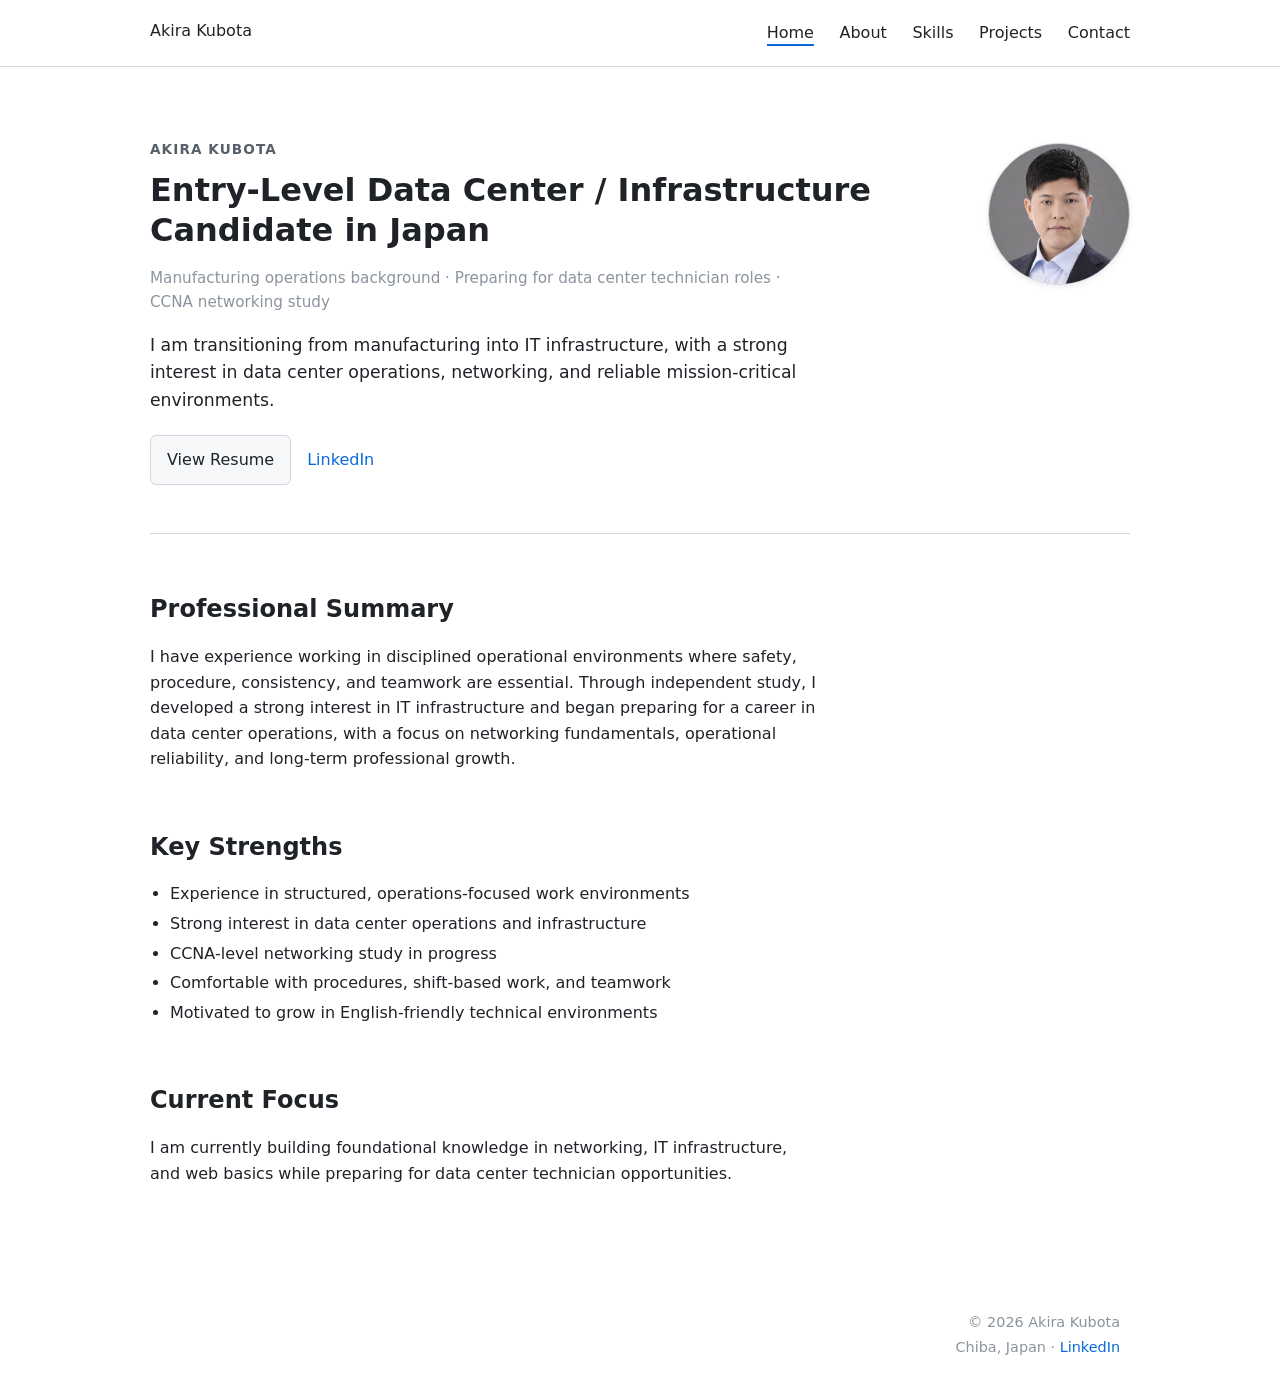
==== index.html @ 2cb8cbd2 "Initial commit" ====
<!doctype html>
<html lang="en">
  <head>
    <meta charset="utf-8">
    <meta name="viewport" content="width=device-width, initial-scale=1">
    <title>Home | Akira Kubota</title>
    <link rel="canonical" href="https://akirakubota.com/">
    <meta name="description" content="akira kubota – data center technician candidate specializing in networking, infrastructure, and data center operations.">
    <link rel="stylesheet" href="/css/style.css?v=3">
    <link rel="icon" href="/assets/img/favicon.png" type="image/png">
    <script src="/js/main.js" defer></script>
    <script src="/js/site.js" defer></script>
  </head>

  <body>
    <header class="site-header">
      <div class="site-nav container">
        <a href="/index.html" class="site-name">Akira Kubota</a>
        <nav aria-label="Main navigation">
          <ul>
            <li><a href="/index.html" class="active">Home</a></li>
            <li><a href="/about.html">About</a></li>
            <li><a href="/skills.html">Skills</a></li>
            <li><a href="/projects.html">Projects</a></li>
            <li><a href="/contact.html">Contact</a></li>
          </ul>
        </nav>
      </div>
    </header>

    <main class="content container">
      <section class="hero">
        <div class="hero-layout">
          <div class="hero-text">
            <p class="eyebrow">Akira Kubota</p>
            <h1>
              Entry-Level Data Center / Infrastructure Candidate in Japan
            </h1>
            <p class="hero-meta">
              Manufacturing operations background · Preparing for data center technician
	      roles · CCNA networking study
            </p>
            <p class="lead">
              I am transitioning from manufacturing into IT infrastructure,
              with a strong interest in data center operations, networking,
              and reliable mission-critical environments.
            </p>
            <p class="hero-links">
              <a href="/assets/resume/Akira_Kubota_Resume.pdf"
                 class="button external">View Resume</a>
              <a class="external"
                 href="https://www.linkedin.com/in/akirakubota">LinkedIn</a>
            </p>
          </div>
          <div class="hero-photo">
            <img src="/assets/img/profile.jpg" alt="Akira Kubota">
          </div>
        </div>
      </section>

      <section>
        <h2>Professional Summary</h2>
        <p>
          I have experience working in disciplined operational environments where safety,
          procedure, consistency, and teamwork are essential. Through independent study,
          I developed a strong interest in IT infrastructure and began preparing for a
          career in data center operations, with a focus on networking fundamentals,
          operational reliability, and long-term professional growth.
        </p>
      </section>
      
      <section>
        <h2>Key Strengths</h2>
        <ul>
          <li>Experience in structured, operations-focused work environments</li>
          <li>Strong interest in data center operations and infrastructure</li>
          <li>CCNA-level networking study in progress</li>
          <li>Comfortable with procedures, shift-based work, and teamwork</li>
          <li>Motivated to grow in English-friendly technical environments</li>
        </ul>
      </section>
      
      <section>
        <h2>Current Focus</h2>
        <p>
          I am currently building foundational knowledge in networking, IT infrastructure,
          and web basics while preparing for data center technician opportunities.
        </p>
      </section>
    </main>

   <footer class="site-footer container">
     <p>© 2026 Akira Kubota</p>
     <p>
       Chiba, Japan ·
       <a class="external" href="https://www.linkedin.com/in/akirakubota">LinkedIn</a>
     </p>
   </footer>
  </body>
</html>
---- css/style.css ----
/* =========================
   Base (system UI)
   ========================= */
:root {
  /* Background */
  --bg-page: #ffffff;
  --bg-soft: #f6f8fa;
  --bg-transparent: transparent;

  /* Text */
  --text-primary: #1f2328;
  --text-secondary: #57606a;
  --text-subtle: #8b949e;
  
  /* Link */
  --accent-link: #0969da;

  /* Border */
  --border-default: #d0d7de;
  --border-soft: #c9d1d9;
  --border-muted: rgba(27, 31, 36, 0.15);

  /* Effects */
  --shadow-soft: rgba(0,0,0,0.08);
  --code-inline-bg: rgba(175, 184, 193, 0.2);
  --accent-ring: color-mix(in srgb, var(--accent-link) 25%, transparent);
}

html {
  font-family: system-ui, -apple-system, BlinkMacSystemFont, "Segoe UI", Roboto,
    Ubuntu, Cantarell, "Noto Sans", Arial, sans-serif,
    "Apple Color Emoji","Segoe UI Emoji", "Segoe UI Symbol";
  font-size: 16px;
  line-height: 1.6;
  -webkit-text-size-adjust: 100%;
  overflow-y: scroll; 
}

body {
  margin: 0;
  background: var(--bg-page);
  color: var(--text-primary);
}

.container {
  max-width: 980px;
  margin: 0 auto;
  padding-left: 16px;
  padding-right: 16px;
}

/* =========================
   Site header
   ========================= */
.site-header {
  border-bottom: 1px solid var(--border-default);
}

.site-nav {
  display: flex;
  justify-content: space-between;
  align-items: center;
  padding: 18px 16px;
}

.site-nav ul {
  list-style: none;
  margin: 0;
  padding: 0;
  display: flex;
  flex-wrap: wrap;
  gap: 1.6rem;
}

.site-nav a {
  color: var(--text-primary);
  text-decoration: none;
  font-weight: 500; 
  border-bottom: 2px solid var(--bg-transparent);
  padding-bottom: 2px; 
}

.site-name {
  font-weight: 600;
  color: var(--text-primary);
  text-decoration: none;
}

.site-name:hover {
  color: var(--accent-link);
}

.site-nav a.active {
  color: var(--text-primary); 
  border-bottom: 2px solid var(--accent-link);
}

.site-nav a:hover,
.site-nav a:focus {
  color: var(--accent-link);
  text-decoration: none;
}

/* =========================
   Content typography rhythm
   ========================= */
.content {
  padding-top: 48px;
  padding-bottom: 64px;
}

.content section + section {
  margin-top: 3.5em;
}

.content h1,
.content h2,
.content h3,
.content h4 {
  margin: 1.2em 0 0.5em;
}

.content p {
  max-width: 42rem;
}

.content hr {
  border: 0;
  border-top: 1px solid var(--border-default);
  margin: 0.2em 0 0.9em;
}

.content hr + h4 {
  margin-top: 2em;
}

.content h1 + hr,
.content h2 + hr,
.content h3 + hr,
.content h4 + hr {
  margin-top: 0.25em;
}

h4 + p,
h4 + ul,
h4 + ol {
  margin-top: 0.3em;
  margin-bottom: 2em;
}

.content h2 + h3,
.content h3 + h3,
.content h3 + h4 {
  margin-top: 2em;
}

/* =========================
   Hero
   ========================= */
.hero .eyebrow {
  margin: 0 0 0.6rem;
  color: var(--text-secondary);
  font-size: 0.85rem;
  letter-spacing: 0.08em;
  text-transform: uppercase;
  font-weight: 600;
}

.hero {
  padding-top: 1.5rem;
  padding-bottom: 2rem;
  border-bottom: 1px solid var(--border-default);
}

.hero h1 {
  margin: 0 0 1rem;
  font-size: 2rem;
  line-height: 1.25;
}

.hero-layout {
  display: flex;
  align-items: flex-start;
  gap: 2.5rem;
}

.hero-text {
  flex: 1;
}

.hero-photo {
  margin-top: 4px;
  margin-bottom: 0.5rem;
}

.hero-photo img {
  width: 140px;
  height: 140px;
  border-radius: 50%;
  object-fit: cover;
  
  border: 1px solid var(--border-default);
  box-shadow: 0 2px 6px var(--shadow-soft);
}

.lead {
  max-width: 42rem;
  font-size: 1.08rem;
}

.hero-links {
  margin-top: 1.25rem;
  display: flex;
  flex-wrap: wrap;
  gap: 1rem;
  align-items: center;
}

.hero-meta {
  margin: 0.4rem 0 1rem;
  color: var(--text-subtle);
  font-size: 0.95rem;
}

.button {
  display: inline-block;
  padding: 0.7rem 1rem;
  border: 1px solid var(--border-default);
  border-radius: 6px;
  background: var(--bg-soft);
  color: var(--text-primary);
  text-decoration: none;
}

.button:hover,
.button:focus {
  border-color: var(--accent-link);
  color: var(--accent-link);
  text-decoration: none;
}

/* ================================
   Responsive: medium/small screens
   ================================ */
@media (max-width: 700px) {
  .site-nav {
    flex-direction: column;
    align-items: flex-start;
    gap: 0.75rem;
    padding: 14px 16px;
  }

  .site-nav nav {
    width: 100%;
  }

  .site-nav ul {
    gap: 1rem;
  }

  .site-name {
    line-height: 1.2;
  }

  .hero-layout {
    flex-direction: column;
    align-items: center;
    text-align: center;
  }

 .hero-photo {
    order: -1;
    margin-bottom: 1rem;
  }

  .hero-photo img {
    width: 120px;
    height: 120px;
  }

  .hero-links {
    justify-content: center;
  }
}

/* =========================
   Lists
   ========================= */
.content ul {
  padding-left: 1.25em;
  margin-left: 0;
}

.content li {
  max-width: 42rem;
  margin: 0.35em 0;
  line-height: 1.5;
}

/* =========================
   Links
   ========================= */
a {
  color: var(--accent-link);
  text-decoration: none;
  text-decoration-thickness: 1.5px;
  text-underline-offset: 0.15em;
}

a:hover {
  text-decoration: underline;
}

/* =========================
   Profile icon
   ========================= */
.profile-icon {
  position: absolute;
  top: 16px;
  right: 16px;
  z-index: 10;
}

.profile-icon img {
  width: 48px;
  height: 48px;
  border-radius: 50%;
  border: 1px solid var(--border-muted);
  background: var(--bg-transparent);
  display: block;
}

@media (max-width: 600px) {
  .profile-icon img {
    width: 40px;
    height: 40px;
  }
}

/* =========================
   Code (inline + blocks)
   ========================= */
/* inline code */
.content :not(pre) > code {
  font-family: ui-monospace, SFMono-Regular, SFMono, Menlo, Monaco, Consolas,
    "Liberation Mono", "Courier New", monospace;
  font-size: 0.95em;
  padding: 0.2em 0.35em;
  border-radius: 6px;
  background: var(--code-inline-bg);
}

/* code blocks: works for plain <pre><code> AND Rouge wrappers */
.content pre,
.content .highlight {
  border-radius: 6px;
  overflow-x: auto;
}

.content pre {
  padding: 16px;
  margin: 16px 0;
  background: var(--bg-soft);
  border: 1px solid var(--border-muted);
}

.content pre code {
  background: var(--bg-transparent);
  padding: 0;
}

.content .highlight {
  margin: 16px 0;
  background: var(--bg-soft);
  border: 1px solid var(--border-muted);
}

.content .highlight pre {
  margin: 0;
  border: 0;
  background: var(--bg-transparent);
}

/* =========================
   Blockquotes
   ========================= */
blockquote {
  margin: 0.75em 0;
  padding: 0.3em 1em;
  background-color: var(--bg-transparent);
  border-left: 3px solid var(--border-soft);
  color: var(--text-subtle);
}

blockquote p {
  margin: 0;
}

/* =========================
   Footer
   ========================= */
.site-footer {
  margin-top: 2em;
  padding: 1em 20px 1em 0;
  text-align: right;
  color: var(--text-subtle);
  font-size: 0.9em;
}

.site-footer p {
  margin: 0.1em 0;
}
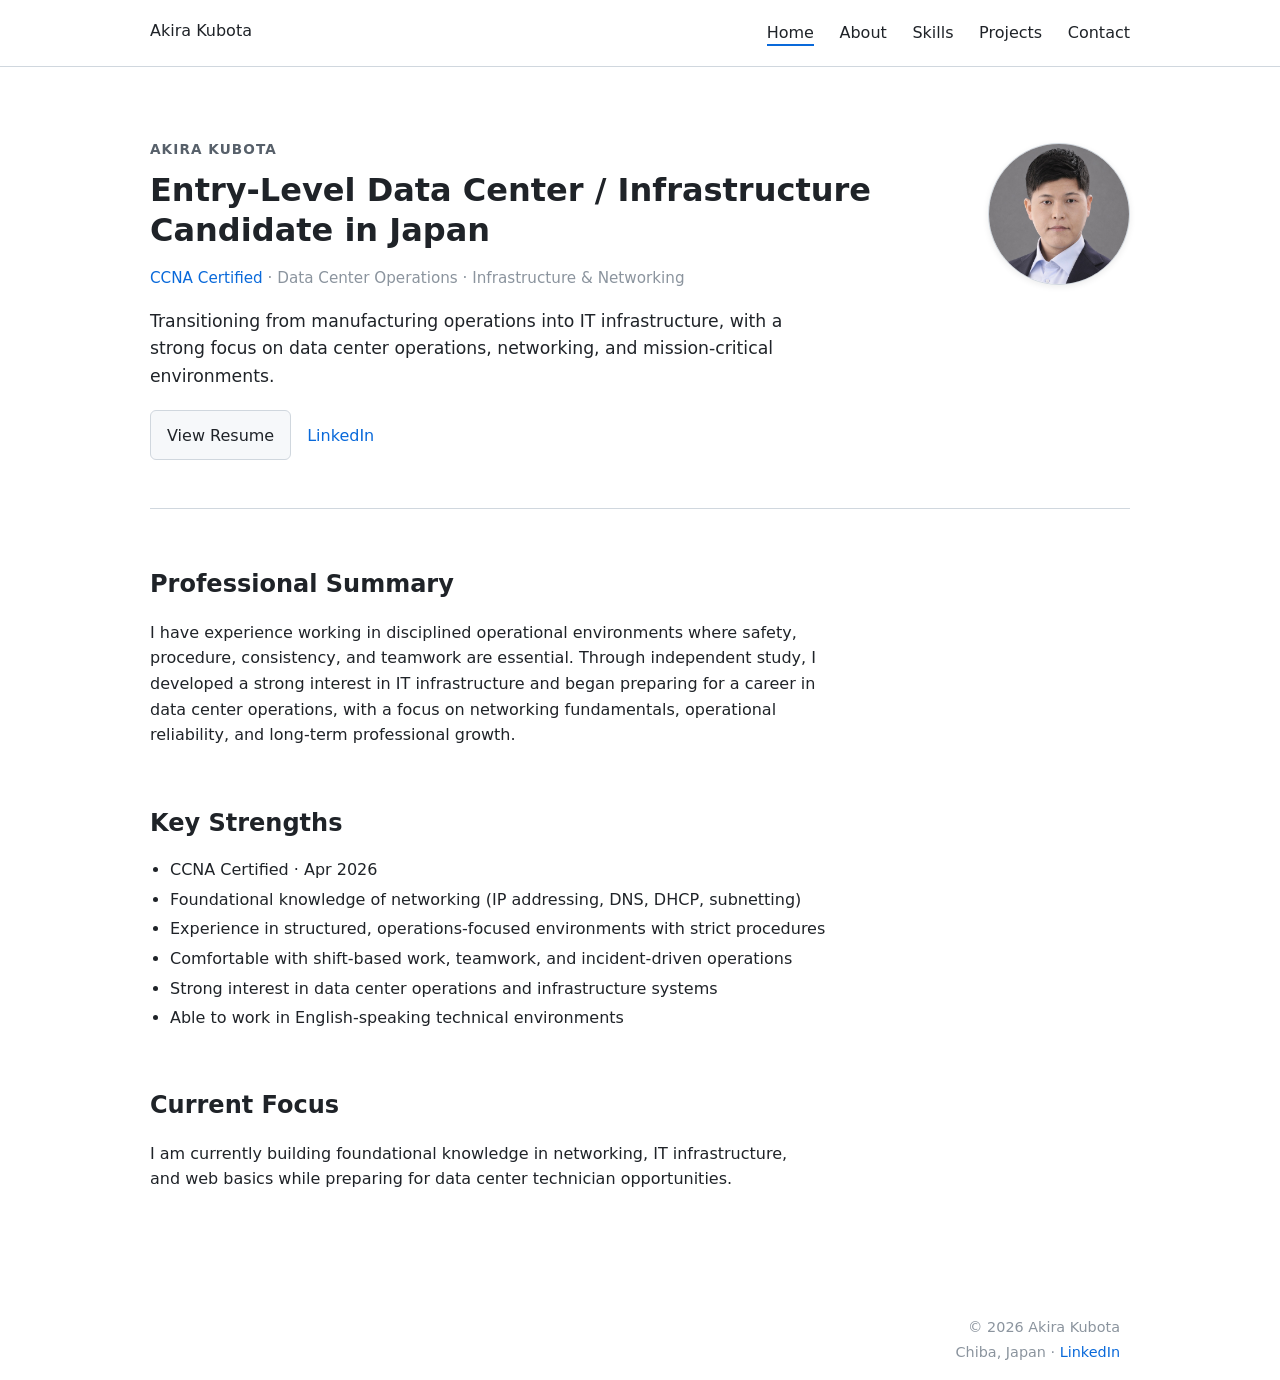
==== commit 8e1e3054: "Add CCNA certification and Credly badge link to hero section" ====
--- a/index.html
+++ b/index.html
@@ -36,17 +36,17 @@
             <h1>
               Entry-Level Data Center / Infrastructure Candidate in Japan
             </h1>
-            <p class="hero-meta">
-              Manufacturing operations background · Preparing for data center technician
-	      roles · CCNA networking study
+	    <p class="hero-meta">
+              <a class="external"
+		 href="https://www.credly.com/badges/f3471358-a291-4534-9dd6-4aba0a507f39">CCNA Certified</a>
+              · Data Center Operations · Infrastructure &amp; Networking
             </p>
             <p class="lead">
-              I am transitioning from manufacturing into IT infrastructure,
-              with a strong interest in data center operations, networking,
-              and reliable mission-critical environments.
+              Transitioning from manufacturing operations into IT infrastructure,
+	      with a strong focus on data center operations, networking, and mission-critical environments.
             </p>
             <p class="hero-links">
-              <a href="/assets/resume/Akira_Kubota_Resume.pdf"
+              <a href="/assets/resume/Akira_Kubota_Resume.pdf?v=2"
                  class="button external">View Resume</a>
               <a class="external"
                  href="https://www.linkedin.com/in/akirakubota">LinkedIn</a>
@@ -61,22 +61,22 @@
       <section>
         <h2>Professional Summary</h2>
         <p>
-          I have experience working in disciplined operational environments where safety,
-          procedure, consistency, and teamwork are essential. Through independent study,
-          I developed a strong interest in IT infrastructure and began preparing for a
-          career in data center operations, with a focus on networking fundamentals,
-          operational reliability, and long-term professional growth.
+          I have experience working in disciplined operational environments where safety, procedure, consistency,
+	  and teamwork are essential. Through independent study, I developed a strong interest in IT infrastructure
+	  and began preparing for a career in data center operations, with a focus on networking fundamentals,
+	  operational reliability, and long-term professional growth.
         </p>
       </section>
       
       <section>
         <h2>Key Strengths</h2>
         <ul>
-          <li>Experience in structured, operations-focused work environments</li>
-          <li>Strong interest in data center operations and infrastructure</li>
-          <li>CCNA-level networking study in progress</li>
-          <li>Comfortable with procedures, shift-based work, and teamwork</li>
-          <li>Motivated to grow in English-friendly technical environments</li>
+          <li>CCNA Certified · Apr 2026</li>
+          <li>Foundational knowledge of networking (IP addressing, DNS, DHCP, subnetting)</li>
+          <li>Experience in structured, operations-focused environments with strict procedures</li>
+          <li>Comfortable with shift-based work, teamwork, and incident-driven operations</li>
+          <li>Strong interest in data center operations and infrastructure systems</li>
+          <li>Able to work in English-speaking technical environments</li>
         </ul>
       </section>
       
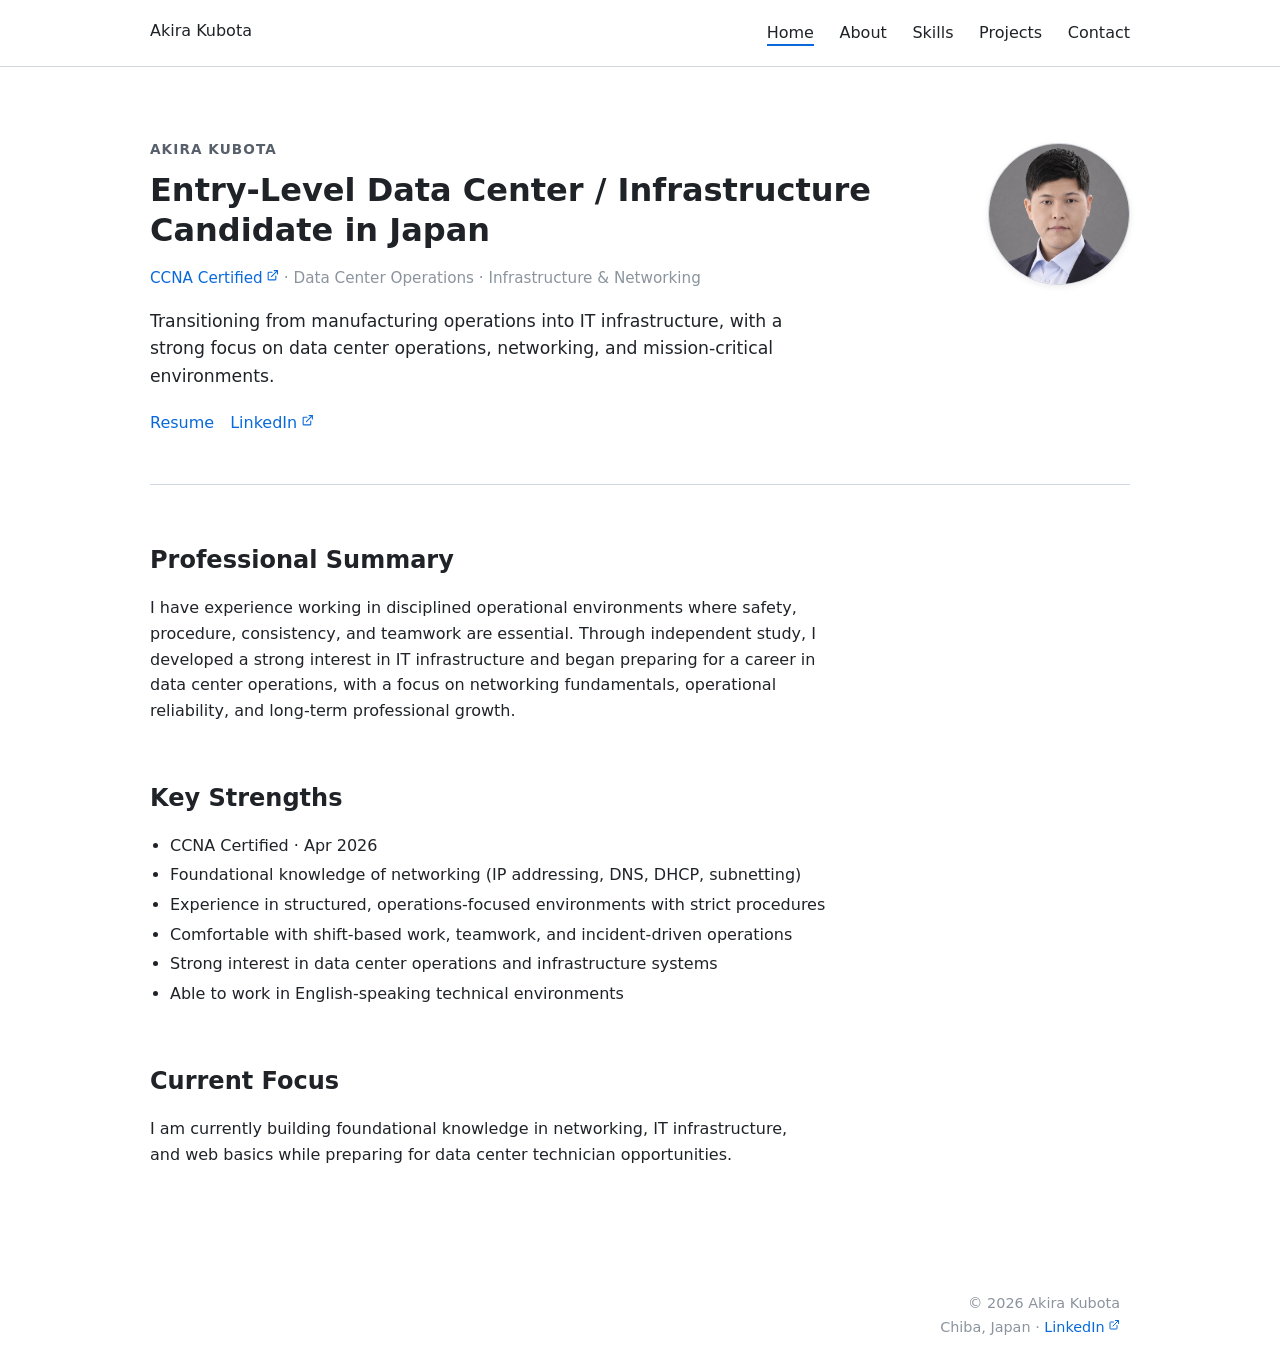
==== commit e15d6c5e: "Update website content and link styling - add external link icons across all pages - simplify resume" ====
--- a/index.html
+++ b/index.html
@@ -44,10 +44,10 @@
             <p class="lead">
               Transitioning from manufacturing operations into IT infrastructure,
 	      with a strong focus on data center operations, networking, and mission-critical environments.
-            </p>
             <p class="hero-links">
               <a href="/assets/resume/Akira_Kubota_Resume.pdf?v=2"
-                 class="button external">View Resume</a>
+                 target="_blank"
+              >Resume</a>
               <a class="external"
                  href="https://www.linkedin.com/in/akirakubota">LinkedIn</a>
             </p>
--- a/css/style.css
+++ b/css/style.css
@@ -312,6 +312,30 @@
 }
 
 /* =========================
+   External link icon
+   ========================= */
+a.external:not(.profile-icon)::after {
+  content: "";
+  display: inline-block;
+  width: 0.85em;
+  height: 0.85em;
+  margin-left: 0.22em;
+  vertical-align: 0.05em;
+
+  background-color: currentColor;
+
+  -webkit-mask-image: url("data:image/svg+xml,%3Csvg xmlns='http://www.w3.org/2000/svg' fill='none' viewBox='0 0 24 24' stroke-width='2' stroke='black'%3E%3Cpath stroke-linecap='round' stroke-linejoin='round' d='M18 13v6a1 1 0 0 1-1 1H5a1 1 0 0 1-1-1V7a1 1 0 0 1 1-1h6'/%3E%3Cpath stroke-linecap='round' stroke-linejoin='round' d='M15 3h6v6'/%3E%3Cpath stroke-linecap='round' stroke-linejoin='round' d='M10 14 21 3'/%3E%3C/svg%3E");
+
+  mask-image: url("data:image/svg+xml,%3Csvg xmlns='http://www.w3.org/2000/svg' fill='none' viewBox='0 0 24 24' stroke-width='2' stroke='black'%3E%3Cpath stroke-linecap='round' stroke-linejoin='round' d='M18 13v6a1 1 0 0 1-1 1H5a1 1 0 0 1-1-1V7a1 1 0 0 1 1-1h6'/%3E%3Cpath stroke-linecap='round' stroke-linejoin='round' d='M15 3h6v6'/%3E%3Cpath stroke-linecap='round' stroke-linejoin='round' d='M10 14 21 3'/%3E%3C/svg%3E");
+
+  -webkit-mask-repeat: no-repeat;
+  mask-repeat: no-repeat;
+
+  -webkit-mask-size: contain;
+  mask-size: contain;
+}
+
+/* =========================
    Profile icon
    ========================= */
 .profile-icon {
